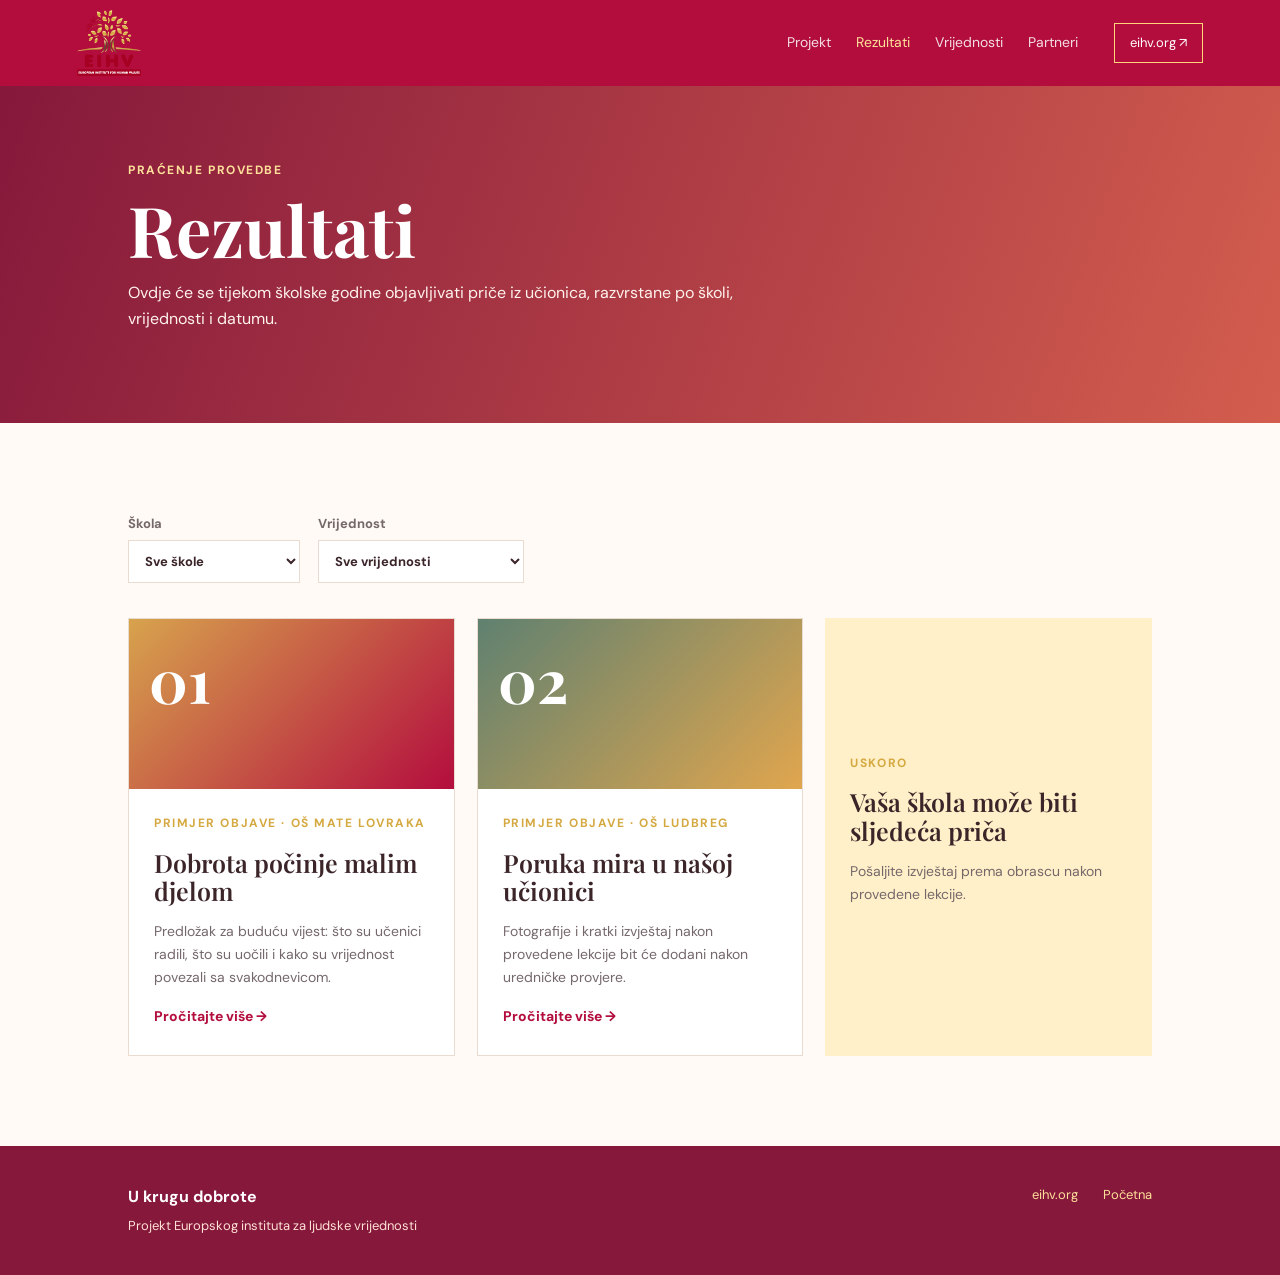
==== results.html @ c1f319a8 "Add files via upload" ====
<!doctype html>
<html lang="hr">
<head><meta charset="utf-8"><meta name="viewport" content="width=device-width, initial-scale=1"><title>Rezultati | U krugu dobrote</title><link rel="stylesheet" href="styles.css"></head>
<body>
  <header class="site-header"><a class="brand" href="index.html"><img src="eihv-logo.png" alt="Europski institut za ljudske vrijednosti - EIHV"></a><nav aria-label="Glavna navigacija"><a href="index.html">Projekt</a><a class="active" href="results.html">Rezultati</a><a href="index.html#vrijednosti">Vrijednosti</a><a href="index.html#partneri">Partneri</a></nav><a class="header-cta" href="https://eihv.org/" target="_blank" rel="noreferrer">eihv.org ↗</a></header>
  <main><section class="page-intro"><p class="eyebrow">Praćenje provedbe</p><h1>Rezultati</h1><p>Ovdje će se tijekom školske godine objavljivati priče iz učionica, razvrstane po školi, vrijednosti i datumu.</p></section><section class="section"><div class="filters" aria-label="Filtriranje rezultata"><label>Škola<select><option>Sve škole</option><option>OŠ Mate Lovraka</option><option>OŠ Ludbreg</option><option>OŠ Ivanec</option></select></label><label>Vrijednost<select><option>Sve vrijednosti</option><option>Ljubav</option><option>Nenasilje</option><option>Ekološka odgovornost</option></select></label></div><div class="story-grid"><article class="story-card"><div class="story-image image-one">01</div><div class="story-body"><p class="eyebrow">Primjer objave · OŠ Mate Lovraka</p><h2>Dobrota počinje malim djelom</h2><p>Predložak za buduću vijest: što su učenici radili, što su uočili i kako su vrijednost povezali sa svakodnevicom.</p><a href="#" class="text-link">Pročitajte više →</a></div></article><article class="story-card"><div class="story-image image-two">02</div><div class="story-body"><p class="eyebrow">Primjer objave · OŠ Ludbreg</p><h2>Poruka mira u našoj učionici</h2><p>Fotografije i kratki izvještaj nakon provedene lekcije bit će dodani nakon uredničke provjere.</p><a href="#" class="text-link">Pročitajte više →</a></div></article><article class="story-card upcoming"><div class="story-body"><p class="eyebrow">Uskoro</p><h2>Vaša škola može biti sljedeća priča</h2><p>Pošaljite izvještaj prema obrascu nakon provedene lekcije.</p></div></article></div></section></main>
  <footer><div><strong>U krugu dobrote</strong><p>Projekt Europskog instituta za ljudske vrijednosti</p></div><div><a href="https://eihv.org/" target="_blank" rel="noreferrer">eihv.org</a><a href="index.html">Početna</a></div></footer>
</body></html>
---- styles.css ----
@import url('https://fonts.googleapis.com/css2?family=DM+Sans:wght@400;500;600;700&family=Playfair+Display:ital,wght@0,600;0,700;1,600;1,700&display=swap');
:root{--ink:#3b2529;--muted:#75686a;--gold:#d5a941;--gold-light:#fff0c9;--wine:#b30d3d;--red:#cc2a4b;--paper:#fffaf5;--line:#eadbd0}*{box-sizing:border-box}body{margin:0;background:var(--paper);color:var(--ink);font:16px/1.65 'DM Sans',Arial,sans-serif}a{color:inherit;text-decoration:none}.site-header{height:86px;background:#b30d3d;color:#fff;display:flex;align-items:center;padding:0 clamp(22px,6vw,88px);gap:36px}.brand{display:flex;align-items:center;margin-right:auto}.brand img{display:block;width:64px;height:66px;object-fit:contain}.site-header nav{display:flex;gap:25px;font-size:14px}.site-header nav a{opacity:.86}.site-header nav a:hover,.site-header nav .active{color:#ffe09a;opacity:1}.header-cta{border:1px solid #ffd47a;color:#fff;padding:8px 15px;font-size:13px}.hero{min-height:570px;background:linear-gradient(110deg,#85183b 0%,#b9294b 54%,#e17a4f 100%);color:#fff;display:flex;align-items:center;padding:70px clamp(22px,10vw,150px);position:relative;overflow:hidden}.hero:after{content:'';position:absolute;inset:0;background:radial-gradient(circle at 82% 37%,#ffe18b66,transparent 23%),linear-gradient(90deg,transparent 40%,#6e123022);pointer-events:none}.hero-copy{max-width:630px;z-index:1}.eyebrow{color:var(--gold);font-size:12px;font-weight:700;letter-spacing:.13em;text-transform:uppercase;margin:0 0 15px}.hero .eyebrow,.page-intro .eyebrow{color:#ffe09a}.hero h1,.page-intro h1{font:700 clamp(54px,8vw,92px)/.97 'Playfair Display',serif;margin:0 0 18px}.hero h1 em{color:#ffe09a;font-style:italic}.lead{font:600 24px 'Playfair Display',serif;margin:0 0 15px}.hero-text{max-width:570px;color:#fff2ed}.hero-actions{display:flex;align-items:center;gap:25px;margin-top:30px}.button{display:inline-block;padding:12px 21px;font-weight:700;font-size:14px}.button-gold{background:#ffd36e;color:#5e1e2c}.button-dark{background:var(--wine);color:#fff}.text-link{color:var(--wine);font-weight:700;font-size:14px}.hero .text-link{color:#fff;border-bottom:1px solid #ffe09a}.hero-art{width:370px;height:370px;border-radius:50%;border:1px solid #ffe09a66;margin-left:auto;z-index:1;position:relative;background:radial-gradient(circle,#ffe18b44 0 20%,transparent 21% 37%,#ffe18b28 38% 39%,transparent 40%)}.sun{position:absolute;inset:125px;text-align:center;padding-top:35px;border-radius:50%;background:#ffd36e;color:#5e1e2c;font:italic 23px 'Playfair Display',serif;box-shadow:0 0 0 16px #ffe18b33}.orbit{position:absolute;border:1px solid #ffe09a88;border-radius:50%;inset:48px;transform:rotate(38deg)}.orbit-two{inset:85px;transform:rotate(-46deg)}.stats{display:grid;grid-template-columns:repeat(4,1fr);background:#fff;box-shadow:0 6px 18px #b30d3d18;padding:28px clamp(22px,10vw,150px);gap:30px}.stats div{display:flex;flex-direction:column;border-left:2px solid var(--red);padding-left:17px}.stats strong{font:700 29px 'Playfair Display',serif;color:var(--wine)}.stats span{color:var(--muted);font-size:13px}.section{padding:90px clamp(22px,10vw,150px)}.two-column{display:grid;grid-template-columns:1fr 1fr;gap:90px}.section h2,.results-promo h2,.funding-section h2{font:600 clamp(31px,4vw,50px)/1.1 'Playfair Display',serif;margin:0}.two-column p{color:var(--muted);margin-top:0}.project-details{background:#fff1db}.summary-text{max-width:950px;color:var(--muted);font-size:18px}.detail-columns{display:grid;grid-template-columns:1fr 1fr;gap:70px;margin-top:40px}.goal-list{margin:0;padding-left:24px;color:var(--muted)}.goal-list li{padding:6px 0}.funding-section{padding:58px clamp(22px,10vw,150px);background:#fff;color:var(--muted)}.funding-section h2{max-width:850px;color:var(--wine);margin-bottom:18px}.funding-section p:last-child{max-width:850px}.values-section{padding:90px clamp(22px,10vw,150px);background:#fff0c9}.section-heading{margin-bottom:32px}.muted{color:var(--muted)}.value-grid{display:grid;grid-template-columns:repeat(5,1fr);gap:12px}.value-card{background:#fff;padding:23px 18px;min-height:120px;display:flex;flex-direction:column;justify-content:space-between;border-bottom:3px solid var(--red)}.value-card b{color:var(--wine);font-size:12px}.value-card span{font:600 20px/1.15 'Playfair Display',serif}.school-grid{display:grid;grid-template-columns:repeat(3,1fr);gap:0;border-top:1px solid var(--line)}.school-grid span{padding:15px 0;border-bottom:1px solid var(--line);color:var(--muted)}.results-promo{margin:0 clamp(22px,10vw,150px) 90px;padding:48px 55px;background:#ffdba1;display:flex;align-items:center;justify-content:space-between;gap:35px}.results-promo p:not(.eyebrow){max-width:650px;color:var(--muted)}footer{background:#85183b;color:#fff;padding:38px clamp(22px,10vw,150px);display:flex;justify-content:space-between;gap:30px}footer p{color:#ffe1d5;margin:5px 0 0;font-size:13px}footer div:last-child{display:flex;gap:25px;color:#ffe09a;font-size:13px}.page-intro{background:linear-gradient(110deg,#85183b,#d35e4e);color:#fff;padding:75px clamp(22px,10vw,150px)}.page-intro h1{font-size:70px;margin-bottom:12px}.page-intro p:last-child{max-width:650px;color:#fff2ed}.filters{display:flex;gap:18px;margin-bottom:35px}.filters label{font-size:13px;color:var(--muted);font-weight:700}.filters select{display:block;margin-top:5px;border:1px solid var(--line);background:#fff;padding:11px 30px 11px 12px;color:var(--ink);font:inherit}.story-grid{display:grid;grid-template-columns:repeat(3,1fr);gap:22px}.story-card{background:#fff;border:1px solid var(--line)}.story-image{height:170px;padding:20px;font:700 60px 'Playfair Display',serif;color:#fff}.image-one{background:linear-gradient(135deg,#d7a34d,#b30d3d)}.image-two{background:linear-gradient(135deg,#5f8170,#e0a64e)}.story-body{padding:25px}.story-body h2{font:600 25px/1.15 'Playfair Display',serif;margin:8px 0 12px}.story-body p:not(.eyebrow){color:var(--muted);font-size:14px}.upcoming{display:flex;align-items:center;background:#fff0c9;border:0}@media(max-width:850px){.site-header{height:auto;padding:18px 22px;flex-wrap:wrap}.site-header nav{order:3;width:100%;overflow:auto;padding-top:8px}.header-cta{display:none}.hero{padding:65px 22px;min-height:620px}.hero-art{position:absolute;right:-120px;bottom:-40px;opacity:.55;width:320px;height:320px}.stats{grid-template-columns:repeat(2,1fr);padding:25px 22px}.section,.values-section{padding:65px 22px}.two-column,.detail-columns{grid-template-columns:1fr;gap:25px}.value-grid{grid-template-columns:repeat(2,1fr)}.school-grid{grid-template-columns:1fr}.results-promo{margin:0 22px 65px;padding:30px;display:block}.results-promo .button{margin-top:15px}.story-grid{grid-template-columns:1fr}.filters{flex-direction:column}}
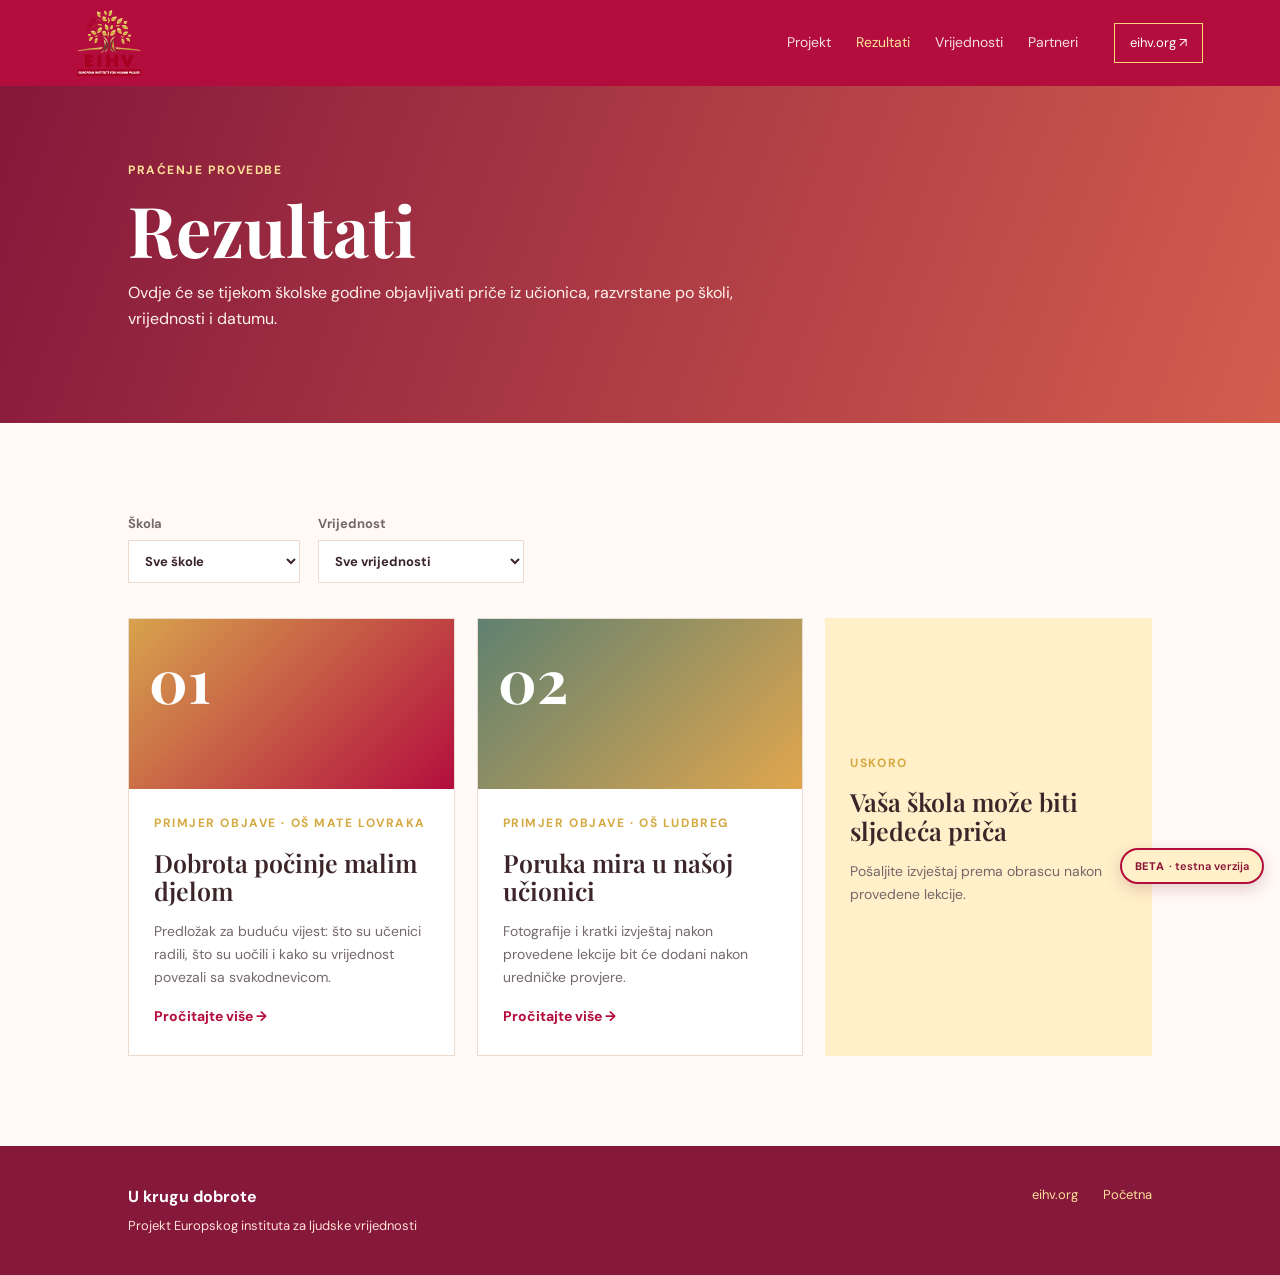
==== commit b3e4b8a5: "Add files via upload" ====
--- a/results.html
+++ b/results.html
@@ -2,6 +2,7 @@
 <html lang="hr">
 <head><meta charset="utf-8"><meta name="viewport" content="width=device-width, initial-scale=1"><title>Rezultati | U krugu dobrote</title><link rel="stylesheet" href="styles.css"></head>
 <body>
+  <div class="beta-watermark" aria-label="Beta testna verzija">BETA <span>· testna verzija</span></div>
   <header class="site-header"><a class="brand" href="index.html"><img src="eihv-logo.png" alt="Europski institut za ljudske vrijednosti - EIHV"></a><nav aria-label="Glavna navigacija"><a href="index.html">Projekt</a><a class="active" href="results.html">Rezultati</a><a href="index.html#vrijednosti">Vrijednosti</a><a href="index.html#partneri">Partneri</a></nav><a class="header-cta" href="https://eihv.org/" target="_blank" rel="noreferrer">eihv.org ↗</a></header>
   <main><section class="page-intro"><p class="eyebrow">Praćenje provedbe</p><h1>Rezultati</h1><p>Ovdje će se tijekom školske godine objavljivati priče iz učionica, razvrstane po školi, vrijednosti i datumu.</p></section><section class="section"><div class="filters" aria-label="Filtriranje rezultata"><label>Škola<select><option>Sve škole</option><option>OŠ Mate Lovraka</option><option>OŠ Ludbreg</option><option>OŠ Ivanec</option></select></label><label>Vrijednost<select><option>Sve vrijednosti</option><option>Ljubav</option><option>Nenasilje</option><option>Ekološka odgovornost</option></select></label></div><div class="story-grid"><article class="story-card"><div class="story-image image-one">01</div><div class="story-body"><p class="eyebrow">Primjer objave · OŠ Mate Lovraka</p><h2>Dobrota počinje malim djelom</h2><p>Predložak za buduću vijest: što su učenici radili, što su uočili i kako su vrijednost povezali sa svakodnevicom.</p><a href="#" class="text-link">Pročitajte više →</a></div></article><article class="story-card"><div class="story-image image-two">02</div><div class="story-body"><p class="eyebrow">Primjer objave · OŠ Ludbreg</p><h2>Poruka mira u našoj učionici</h2><p>Fotografije i kratki izvještaj nakon provedene lekcije bit će dodani nakon uredničke provjere.</p><a href="#" class="text-link">Pročitajte više →</a></div></article><article class="story-card upcoming"><div class="story-body"><p class="eyebrow">Uskoro</p><h2>Vaša škola može biti sljedeća priča</h2><p>Pošaljite izvještaj prema obrascu nakon provedene lekcije.</p></div></article></div></section></main>
   <footer><div><strong>U krugu dobrote</strong><p>Projekt Europskog instituta za ljudske vrijednosti</p></div><div><a href="https://eihv.org/" target="_blank" rel="noreferrer">eihv.org</a><a href="index.html">Početna</a></div></footer>
--- a/styles.css
+++ b/styles.css
@@ -1,2 +1,2 @@
 @import url('https://fonts.googleapis.com/css2?family=DM+Sans:wght@400;500;600;700&family=Playfair+Display:ital,wght@0,600;0,700;1,600;1,700&display=swap');
-:root{--ink:#3b2529;--muted:#75686a;--gold:#d5a941;--gold-light:#fff0c9;--wine:#b30d3d;--red:#cc2a4b;--paper:#fffaf5;--line:#eadbd0}*{box-sizing:border-box}body{margin:0;background:var(--paper);color:var(--ink);font:16px/1.65 'DM Sans',Arial,sans-serif}a{color:inherit;text-decoration:none}.site-header{height:86px;background:#b30d3d;color:#fff;display:flex;align-items:center;padding:0 clamp(22px,6vw,88px);gap:36px}.brand{display:flex;align-items:center;margin-right:auto}.brand img{display:block;width:64px;height:66px;object-fit:contain}.site-header nav{display:flex;gap:25px;font-size:14px}.site-header nav a{opacity:.86}.site-header nav a:hover,.site-header nav .active{color:#ffe09a;opacity:1}.header-cta{border:1px solid #ffd47a;color:#fff;padding:8px 15px;font-size:13px}.hero{min-height:570px;background:linear-gradient(110deg,#85183b 0%,#b9294b 54%,#e17a4f 100%);color:#fff;display:flex;align-items:center;padding:70px clamp(22px,10vw,150px);position:relative;overflow:hidden}.hero:after{content:'';position:absolute;inset:0;background:radial-gradient(circle at 82% 37%,#ffe18b66,transparent 23%),linear-gradient(90deg,transparent 40%,#6e123022);pointer-events:none}.hero-copy{max-width:630px;z-index:1}.eyebrow{color:var(--gold);font-size:12px;font-weight:700;letter-spacing:.13em;text-transform:uppercase;margin:0 0 15px}.hero .eyebrow,.page-intro .eyebrow{color:#ffe09a}.hero h1,.page-intro h1{font:700 clamp(54px,8vw,92px)/.97 'Playfair Display',serif;margin:0 0 18px}.hero h1 em{color:#ffe09a;font-style:italic}.lead{font:600 24px 'Playfair Display',serif;margin:0 0 15px}.hero-text{max-width:570px;color:#fff2ed}.hero-actions{display:flex;align-items:center;gap:25px;margin-top:30px}.button{display:inline-block;padding:12px 21px;font-weight:700;font-size:14px}.button-gold{background:#ffd36e;color:#5e1e2c}.button-dark{background:var(--wine);color:#fff}.text-link{color:var(--wine);font-weight:700;font-size:14px}.hero .text-link{color:#fff;border-bottom:1px solid #ffe09a}.hero-art{width:370px;height:370px;border-radius:50%;border:1px solid #ffe09a66;margin-left:auto;z-index:1;position:relative;background:radial-gradient(circle,#ffe18b44 0 20%,transparent 21% 37%,#ffe18b28 38% 39%,transparent 40%)}.sun{position:absolute;inset:125px;text-align:center;padding-top:35px;border-radius:50%;background:#ffd36e;color:#5e1e2c;font:italic 23px 'Playfair Display',serif;box-shadow:0 0 0 16px #ffe18b33}.orbit{position:absolute;border:1px solid #ffe09a88;border-radius:50%;inset:48px;transform:rotate(38deg)}.orbit-two{inset:85px;transform:rotate(-46deg)}.stats{display:grid;grid-template-columns:repeat(4,1fr);background:#fff;box-shadow:0 6px 18px #b30d3d18;padding:28px clamp(22px,10vw,150px);gap:30px}.stats div{display:flex;flex-direction:column;border-left:2px solid var(--red);padding-left:17px}.stats strong{font:700 29px 'Playfair Display',serif;color:var(--wine)}.stats span{color:var(--muted);font-size:13px}.section{padding:90px clamp(22px,10vw,150px)}.two-column{display:grid;grid-template-columns:1fr 1fr;gap:90px}.section h2,.results-promo h2,.funding-section h2{font:600 clamp(31px,4vw,50px)/1.1 'Playfair Display',serif;margin:0}.two-column p{color:var(--muted);margin-top:0}.project-details{background:#fff1db}.summary-text{max-width:950px;color:var(--muted);font-size:18px}.detail-columns{display:grid;grid-template-columns:1fr 1fr;gap:70px;margin-top:40px}.goal-list{margin:0;padding-left:24px;color:var(--muted)}.goal-list li{padding:6px 0}.funding-section{padding:58px clamp(22px,10vw,150px);background:#fff;color:var(--muted)}.funding-section h2{max-width:850px;color:var(--wine);margin-bottom:18px}.funding-section p:last-child{max-width:850px}.values-section{padding:90px clamp(22px,10vw,150px);background:#fff0c9}.section-heading{margin-bottom:32px}.muted{color:var(--muted)}.value-grid{display:grid;grid-template-columns:repeat(5,1fr);gap:12px}.value-card{background:#fff;padding:23px 18px;min-height:120px;display:flex;flex-direction:column;justify-content:space-between;border-bottom:3px solid var(--red)}.value-card b{color:var(--wine);font-size:12px}.value-card span{font:600 20px/1.15 'Playfair Display',serif}.school-grid{display:grid;grid-template-columns:repeat(3,1fr);gap:0;border-top:1px solid var(--line)}.school-grid span{padding:15px 0;border-bottom:1px solid var(--line);color:var(--muted)}.results-promo{margin:0 clamp(22px,10vw,150px) 90px;padding:48px 55px;background:#ffdba1;display:flex;align-items:center;justify-content:space-between;gap:35px}.results-promo p:not(.eyebrow){max-width:650px;color:var(--muted)}footer{background:#85183b;color:#fff;padding:38px clamp(22px,10vw,150px);display:flex;justify-content:space-between;gap:30px}footer p{color:#ffe1d5;margin:5px 0 0;font-size:13px}footer div:last-child{display:flex;gap:25px;color:#ffe09a;font-size:13px}.page-intro{background:linear-gradient(110deg,#85183b,#d35e4e);color:#fff;padding:75px clamp(22px,10vw,150px)}.page-intro h1{font-size:70px;margin-bottom:12px}.page-intro p:last-child{max-width:650px;color:#fff2ed}.filters{display:flex;gap:18px;margin-bottom:35px}.filters label{font-size:13px;color:var(--muted);font-weight:700}.filters select{display:block;margin-top:5px;border:1px solid var(--line);background:#fff;padding:11px 30px 11px 12px;color:var(--ink);font:inherit}.story-grid{display:grid;grid-template-columns:repeat(3,1fr);gap:22px}.story-card{background:#fff;border:1px solid var(--line)}.story-image{height:170px;padding:20px;font:700 60px 'Playfair Display',serif;color:#fff}.image-one{background:linear-gradient(135deg,#d7a34d,#b30d3d)}.image-two{background:linear-gradient(135deg,#5f8170,#e0a64e)}.story-body{padding:25px}.story-body h2{font:600 25px/1.15 'Playfair Display',serif;margin:8px 0 12px}.story-body p:not(.eyebrow){color:var(--muted);font-size:14px}.upcoming{display:flex;align-items:center;background:#fff0c9;border:0}@media(max-width:850px){.site-header{height:auto;padding:18px 22px;flex-wrap:wrap}.site-header nav{order:3;width:100%;overflow:auto;padding-top:8px}.header-cta{display:none}.hero{padding:65px 22px;min-height:620px}.hero-art{position:absolute;right:-120px;bottom:-40px;opacity:.55;width:320px;height:320px}.stats{grid-template-columns:repeat(2,1fr);padding:25px 22px}.section,.values-section{padding:65px 22px}.two-column,.detail-columns{grid-template-columns:1fr;gap:25px}.value-grid{grid-template-columns:repeat(2,1fr)}.school-grid{grid-template-columns:1fr}.results-promo{margin:0 22px 65px;padding:30px;display:block}.results-promo .button{margin-top:15px}.story-grid{grid-template-columns:1fr}.filters{flex-direction:column}}
+:root{--ink:#3b2529;--muted:#75686a;--gold:#d5a941;--gold-light:#fff0c9;--wine:#b30d3d;--red:#cc2a4b;--paper:#fffaf5;--line:#eadbd0}*{box-sizing:border-box}body{margin:0;background:var(--paper);color:var(--ink);font:16px/1.65 'DM Sans',Arial,sans-serif}a{color:inherit;text-decoration:none}.beta-watermark{position:fixed;right:16px;bottom:16px;z-index:20;background:#fff0c9;color:#8a1235;border:2px solid #b30d3d;border-radius:999px;padding:7px 13px;font-size:11px;font-weight:800;letter-spacing:.08em;text-transform:uppercase;box-shadow:0 5px 16px #7d143633}.beta-watermark span{font-weight:600;letter-spacing:0;text-transform:none}.site-header{height:86px;background:#b30d3d;color:#fff;display:flex;align-items:center;padding:0 clamp(22px,6vw,88px);gap:36px}.brand{display:flex;align-items:center;margin-right:auto}.brand img{display:block;width:64px;height:66px;object-fit:contain}.site-header nav{display:flex;gap:25px;font-size:14px}.site-header nav a{opacity:.86}.site-header nav a:hover,.site-header nav .active{color:#ffe09a;opacity:1}.header-cta{border:1px solid #ffd47a;color:#fff;padding:8px 15px;font-size:13px}.hero{min-height:570px;background:linear-gradient(110deg,#85183b 0%,#b9294b 54%,#e17a4f 100%);color:#fff;display:flex;align-items:center;padding:70px clamp(22px,10vw,150px);position:relative;overflow:hidden}.hero:after{content:'';position:absolute;inset:0;background:radial-gradient(circle at 82% 37%,#ffe18b66,transparent 23%),linear-gradient(90deg,transparent 40%,#6e123022);pointer-events:none}.hero-copy{max-width:630px;z-index:1}.eyebrow{color:var(--gold);font-size:12px;font-weight:700;letter-spacing:.13em;text-transform:uppercase;margin:0 0 15px}.hero .eyebrow,.page-intro .eyebrow{color:#ffe09a}.hero h1,.page-intro h1{font:700 clamp(54px,8vw,92px)/.97 'Playfair Display',serif;margin:0 0 18px}.hero h1 em{color:#ffe09a;font-style:italic}.lead{font:600 24px 'Playfair Display',serif;margin:0 0 15px}.hero-text{max-width:570px;color:#fff2ed}.hero-actions{display:flex;align-items:center;gap:25px;margin-top:30px}.button{display:inline-block;padding:12px 21px;font-weight:700;font-size:14px}.button-gold{background:#ffd36e;color:#5e1e2c}.button-dark{background:var(--wine);color:#fff}.text-link{color:var(--wine);font-weight:700;font-size:14px}.hero .text-link{color:#fff;border-bottom:1px solid #ffe09a}.hero-art{width:370px;height:370px;border-radius:50%;border:1px solid #ffe09a66;margin-left:auto;z-index:1;position:relative;background:radial-gradient(circle,#ffe18b44 0 20%,transparent 21% 37%,#ffe18b28 38% 39%,transparent 40%)}.sun{position:absolute;inset:125px;text-align:center;padding-top:35px;border-radius:50%;background:#ffd36e;color:#5e1e2c;font:italic 23px 'Playfair Display',serif;box-shadow:0 0 0 16px #ffe18b33}.orbit{position:absolute;border:1px solid #ffe09a88;border-radius:50%;inset:48px;transform:rotate(38deg)}.orbit-two{inset:85px;transform:rotate(-46deg)}.stats{display:grid;grid-template-columns:repeat(4,1fr);background:#fff;box-shadow:0 6px 18px #b30d3d18;padding:28px clamp(22px,10vw,150px);gap:30px}.stats div{display:flex;flex-direction:column;border-left:2px solid var(--red);padding-left:17px}.stats strong{font:700 29px 'Playfair Display',serif;color:var(--wine)}.stats span{color:var(--muted);font-size:13px}.section{padding:90px clamp(22px,10vw,150px)}.two-column{display:grid;grid-template-columns:1fr 1fr;gap:90px}.section h2,.results-promo h2,.funding-section h2{font:600 clamp(31px,4vw,50px)/1.1 'Playfair Display',serif;margin:0}.two-column p{color:var(--muted);margin-top:0}.project-details{background:#fff1db}.summary-text{max-width:950px;color:var(--muted);font-size:18px}.detail-columns{display:grid;grid-template-columns:1fr 1fr;gap:70px;margin-top:40px}.goal-list{margin:0;padding-left:24px;color:var(--muted)}.goal-list li{padding:6px 0}.funding-section{padding:58px clamp(22px,10vw,150px);background:#fff;color:var(--muted)}.funding-section h2{max-width:850px;color:var(--wine);margin-bottom:18px}.funding-section p:last-child{max-width:850px}.values-section{padding:90px clamp(22px,10vw,150px);background:#fff0c9}.section-heading{margin-bottom:32px}.muted{color:var(--muted)}.value-grid{display:grid;grid-template-columns:repeat(5,1fr);gap:12px}.value-card{background:#fff;padding:23px 18px;min-height:120px;display:flex;flex-direction:column;justify-content:space-between;border-bottom:3px solid var(--red)}.value-card b{color:var(--wine);font-size:12px}.value-card span{font:600 20px/1.15 'Playfair Display',serif}.school-grid{display:grid;grid-template-columns:repeat(3,1fr);gap:0;border-top:1px solid var(--line)}.school-grid span{padding:15px 0;border-bottom:1px solid var(--line);color:var(--muted)}.results-promo{margin:0 clamp(22px,10vw,150px) 90px;padding:48px 55px;background:#ffdba1;display:flex;align-items:center;justify-content:space-between;gap:35px}.results-promo p:not(.eyebrow){max-width:650px;color:var(--muted)}footer{background:#85183b;color:#fff;padding:38px clamp(22px,10vw,150px);display:flex;justify-content:space-between;gap:30px}footer p{color:#ffe1d5;margin:5px 0 0;font-size:13px}footer div:last-child{display:flex;gap:25px;color:#ffe09a;font-size:13px}.page-intro{background:linear-gradient(110deg,#85183b,#d35e4e);color:#fff;padding:75px clamp(22px,10vw,150px)}.page-intro h1{font-size:70px;margin-bottom:12px}.page-intro p:last-child{max-width:650px;color:#fff2ed}.filters{display:flex;gap:18px;margin-bottom:35px}.filters label{font-size:13px;color:var(--muted);font-weight:700}.filters select{display:block;margin-top:5px;border:1px solid var(--line);background:#fff;padding:11px 30px 11px 12px;color:var(--ink);font:inherit}.story-grid{display:grid;grid-template-columns:repeat(3,1fr);gap:22px}.story-card{background:#fff;border:1px solid var(--line)}.story-image{height:170px;padding:20px;font:700 60px 'Playfair Display',serif;color:#fff}.image-one{background:linear-gradient(135deg,#d7a34d,#b30d3d)}.image-two{background:linear-gradient(135deg,#5f8170,#e0a64e)}.story-body{padding:25px}.story-body h2{font:600 25px/1.15 'Playfair Display',serif;margin:8px 0 12px}.story-body p:not(.eyebrow){color:var(--muted);font-size:14px}.upcoming{display:flex;align-items:center;background:#fff0c9;border:0}@media(max-width:850px){.site-header{height:auto;padding:18px 22px;flex-wrap:wrap}.site-header nav{order:3;width:100%;overflow:auto;padding-top:8px}.header-cta{display:none}.hero{padding:65px 22px;min-height:620px}.hero-art{position:absolute;right:-120px;bottom:-40px;opacity:.55;width:320px;height:320px}.stats{grid-template-columns:repeat(2,1fr);padding:25px 22px}.section,.values-section{padding:65px 22px}.two-column,.detail-columns{grid-template-columns:1fr;gap:25px}.value-grid{grid-template-columns:repeat(2,1fr)}.school-grid{grid-template-columns:1fr}.results-promo{margin:0 22px 65px;padding:30px;display:block}.results-promo .button{margin-top:15px}.story-grid{grid-template-columns:1fr}.filters{flex-direction:column}.beta-watermark{right:10px;bottom:10px;padding:6px 10px;font-size:10px}}
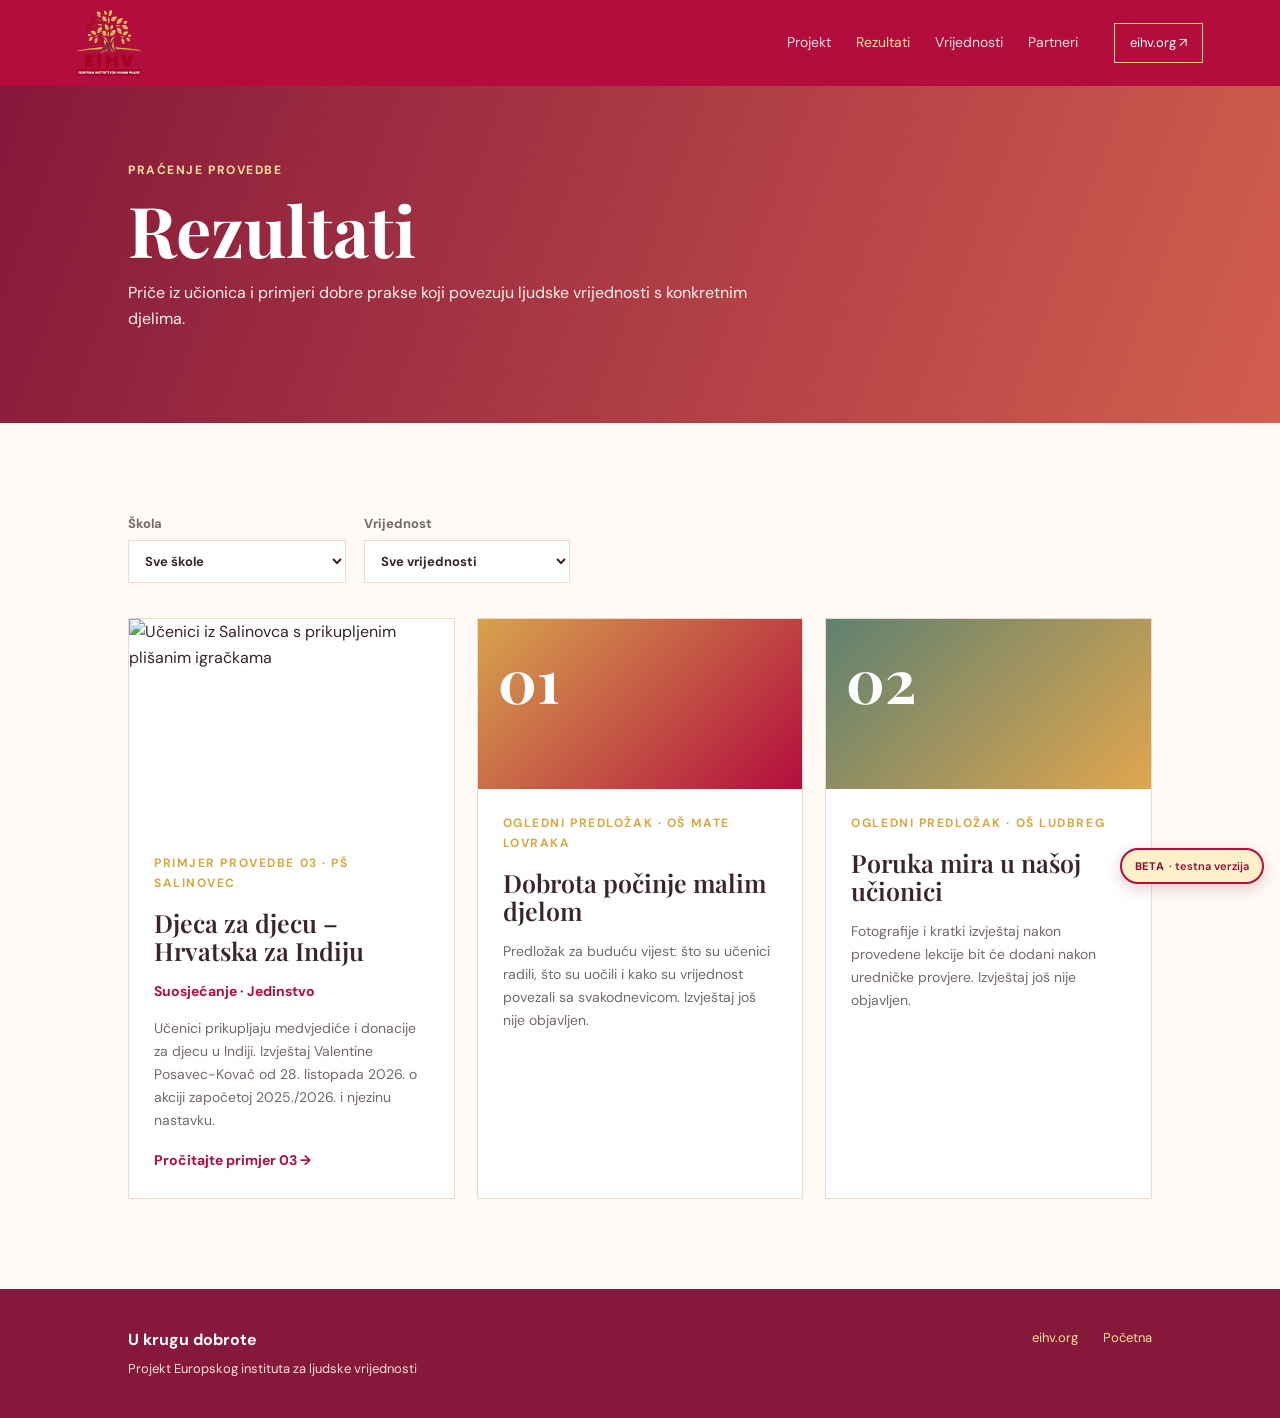
==== commit 3cea3071: "Add files via upload" ====
--- a/results.html
+++ b/results.html
@@ -1,9 +1,20 @@
 <!doctype html>
 <html lang="hr">
-<head><meta charset="utf-8"><meta name="viewport" content="width=device-width, initial-scale=1"><title>Rezultati | U krugu dobrote</title><link rel="stylesheet" href="styles.css"></head>
+<head><meta charset="utf-8"><meta name="viewport" content="width=device-width, initial-scale=1"><meta name="description" content="Primjeri provedbe i rezultati projekta U krugu dobrote."><title>Rezultati | U krugu dobrote</title><link rel="stylesheet" href="styles.css"><link rel="stylesheet" href="primjer-03.css"><script src="results.js" defer></script></head>
 <body>
   <div class="beta-watermark" aria-label="Beta testna verzija">BETA <span>· testna verzija</span></div>
-  <header class="site-header"><a class="brand" href="index.html"><img src="eihv-logo.png" alt="Europski institut za ljudske vrijednosti - EIHV"></a><nav aria-label="Glavna navigacija"><a href="index.html">Projekt</a><a class="active" href="results.html">Rezultati</a><a href="index.html#vrijednosti">Vrijednosti</a><a href="index.html#partneri">Partneri</a></nav><a class="header-cta" href="https://eihv.org/" target="_blank" rel="noreferrer">eihv.org ↗</a></header>
-  <main><section class="page-intro"><p class="eyebrow">Praćenje provedbe</p><h1>Rezultati</h1><p>Ovdje će se tijekom školske godine objavljivati priče iz učionica, razvrstane po školi, vrijednosti i datumu.</p></section><section class="section"><div class="filters" aria-label="Filtriranje rezultata"><label>Škola<select><option>Sve škole</option><option>OŠ Mate Lovraka</option><option>OŠ Ludbreg</option><option>OŠ Ivanec</option></select></label><label>Vrijednost<select><option>Sve vrijednosti</option><option>Ljubav</option><option>Nenasilje</option><option>Ekološka odgovornost</option></select></label></div><div class="story-grid"><article class="story-card"><div class="story-image image-one">01</div><div class="story-body"><p class="eyebrow">Primjer objave · OŠ Mate Lovraka</p><h2>Dobrota počinje malim djelom</h2><p>Predložak za buduću vijest: što su učenici radili, što su uočili i kako su vrijednost povezali sa svakodnevicom.</p><a href="#" class="text-link">Pročitajte više →</a></div></article><article class="story-card"><div class="story-image image-two">02</div><div class="story-body"><p class="eyebrow">Primjer objave · OŠ Ludbreg</p><h2>Poruka mira u našoj učionici</h2><p>Fotografije i kratki izvještaj nakon provedene lekcije bit će dodani nakon uredničke provjere.</p><a href="#" class="text-link">Pročitajte više →</a></div></article><article class="story-card upcoming"><div class="story-body"><p class="eyebrow">Uskoro</p><h2>Vaša škola može biti sljedeća priča</h2><p>Pošaljite izvještaj prema obrascu nakon provedene lekcije.</p></div></article></div></section></main>
+  <header class="site-header"><a class="brand" href="index.html" aria-label="U krugu dobrote – početna"><img src="eihv-logo.png" alt="Europski institut za ljudske vrijednosti - EIHV"></a><nav aria-label="Glavna navigacija"><a href="index.html">Projekt</a><a class="active" href="results.html" aria-current="page">Rezultati</a><a href="index.html#vrijednosti">Vrijednosti</a><a href="index.html#partneri">Partneri</a></nav><a class="header-cta" href="https://eihv.org/" target="_blank" rel="noreferrer">eihv.org ↗</a></header>
+  <main>
+    <section class="page-intro"><p class="eyebrow">Praćenje provedbe</p><h1>Rezultati</h1><p>Priče iz učionica i primjeri dobre prakse koji povezuju ljudske vrijednosti s konkretnim djelima.</p></section>
+    <section class="section">
+      <div class="filters" aria-label="Filtriranje rezultata"><label>Škola<select id="school-filter"><option value="">Sve škole</option><option value="lovrak">OŠ Mate Lovraka</option><option value="ludbreg">OŠ Ludbreg</option><option value="ivanec">OŠ Ivanec · PŠ Salinovec</option></select></label><label>Vrijednost<select id="value-filter"><option value="">Sve vrijednosti</option><option value="ljubav">Ljubav</option><option value="mir">Mir</option><option value="nenasilje">Nenasilje</option><option value="ekologija">Ekološka odgovornost</option><option value="suosjecanje">Suosjećanje</option><option value="jedinstvo">Jedinstvo</option></select></label></div>
+      <div class="story-grid">
+        <article class="story-card" data-school="ivanec" data-values="suosjecanje jedinstvo" id="primjer-03"><a href="primjer-03-djeca-za-djecu.html" aria-label="Pročitajte primjer 03: Djeca za djecu – Hrvatska za Indiju"><img class="story-photo" src="assets/primjer-03/slika-2.webp" alt="Učenici iz Salinovca s prikupljenim plišanim igračkama" width="1600" height="1200"></a><div class="story-body"><p class="eyebrow">Primjer provedbe 03 · PŠ Salinovec</p><h2>Djeca za djecu – Hrvatska za Indiju</h2><p class="story-value">Suosjećanje · Jedinstvo</p><p>Učenici prikupljaju medvjediće i donacije za djecu u Indiji. Izvještaj Valentine Posavec-Kovač od 28. listopada 2026. o akciji započetoj 2025./2026. i njezinu nastavku.</p><a href="primjer-03-djeca-za-djecu.html" class="text-link">Pročitajte primjer 03 →</a></div></article>
+        <article class="story-card" data-school="lovrak" data-values="ljubav"><div class="story-image image-one">01</div><div class="story-body"><p class="eyebrow">Ogledni predložak · OŠ Mate Lovraka</p><h2>Dobrota počinje malim djelom</h2><p>Predložak za buduću vijest: što su učenici radili, što su uočili i kako su vrijednost povezali sa svakodnevicom. Izvještaj još nije objavljen.</p></div></article>
+        <article class="story-card" data-school="ludbreg" data-values="mir"><div class="story-image image-two">02</div><div class="story-body"><p class="eyebrow">Ogledni predložak · OŠ Ludbreg</p><h2>Poruka mira u našoj učionici</h2><p>Fotografije i kratki izvještaj nakon provedene lekcije bit će dodani nakon uredničke provjere. Izvještaj još nije objavljen.</p></div></article>
+      </div>
+      <p id="results-empty" class="results-empty" role="status" hidden>Za odabranu školu i vrijednost još nema objava.</p>
+    </section>
+  </main>
   <footer><div><strong>U krugu dobrote</strong><p>Projekt Europskog instituta za ljudske vrijednosti</p></div><div><a href="https://eihv.org/" target="_blank" rel="noreferrer">eihv.org</a><a href="index.html">Početna</a></div></footer>
 </body></html>
--- a/primjer-03.css
+++ b/primjer-03.css
@@ -0,0 +1,3 @@
+.skip-link{position:absolute;left:20px;top:-90px;z-index:50;background:#fff;padding:12px;color:var(--wine)}.skip-link:focus{top:10px}a:focus-visible,select:focus-visible{outline:3px solid #d5a941;outline-offset:5px}.article-breadcrumb{padding:20px clamp(22px,6vw,88px);font-size:13px;color:var(--muted)}.article-breadcrumb a{text-decoration:underline;text-underline-offset:3px}.practice-hero{display:grid;grid-template-columns:1fr 1fr;background:#85183b;color:#fff;align-items:center}.practice-heading{padding:55px 45px 55px clamp(22px,6vw,88px)}.practice-heading .eyebrow{color:#ffe09a}.practice-heading h1{font:600 clamp(40px,4.6vw,68px)/1.07 'Playfair Display',Georgia,serif;margin:0 0 25px}.practice-heading h1 span{display:block;color:#ffe09a;font-size:.55em;margin-top:16px}.practice-lead{font-size:18px;line-height:1.7;max-width:560px}.value-tags{display:flex;gap:9px;flex-wrap:wrap;margin:25px 0}.value-tags span{border:1px solid #ffe09a99;border-radius:30px;color:#ffe09a;padding:5px 15px;font-size:13px;font-weight:700}.practice-byline{font-size:13px;color:#ffe1d5}.practice-cover{margin:0;padding:35px 35px 35px 0}.practice-cover img{display:block;width:100%;height:auto}.practice-cover figcaption{font-size:12px;margin:10px 0;color:#ffe1d5}.practice-facts{display:grid;grid-template-columns:1.2fr 1fr 1fr;gap:30px;padding:35px clamp(22px,6vw,88px);background:#fff0c9}.practice-facts span{display:block;text-transform:uppercase;letter-spacing:.08em;font-size:11px;color:#85183b;font-weight:700;margin-bottom:8px}.practice-facts strong{display:block;line-height:1.5}.practice-facts p{font-size:13px;margin:5px 0;color:var(--muted)}.practice-content{max-width:1120px;margin:auto;padding:0 40px}.practice-section{margin:75px 0}.practice-section h2{font:600 clamp(28px,3.3vw,43px)/1.15 'Playfair Display',Georgia,serif;margin:0 0 25px;max-width:850px}.practice-section p{color:var(--muted)}.opening-copy,.reading-copy{max-width:800px}.period-note{font-size:14px;border-left:3px solid var(--gold);padding-left:20px;margin-top:28px}.practice-split{display:grid;grid-template-columns:.85fr 1.15fr;gap:55px;align-items:center}.practice-content figure{margin:0}.practice-content figure img{display:block;width:100%;height:auto}.practice-content figcaption{font-size:12px;color:var(--muted);margin-top:10px;line-height:1.6}.practice-photo-pair{display:grid;grid-template-columns:1fr 1fr;gap:25px;max-width:800px;margin:35px 0 0}.practice-values{background:#fff0c9;padding:40px}.practice-value-columns{display:grid;grid-template-columns:1fr 1fr;gap:40px}.practice-value-columns h3{font:600 26px 'Playfair Display',Georgia,serif;color:var(--wine);margin:0}.practice-value-columns p{margin-bottom:0}.practice-outcomes{max-width:800px}.practice-outcomes ul{padding-left:23px;color:var(--muted)}.practice-outcomes li{padding:7px 0}.practice-closing{display:grid;grid-template-columns:220px 1fr;gap:45px;align-items:center;border-top:1px solid var(--line);padding-top:50px}.practice-closing img{width:100%;height:auto}.practice-closing blockquote{font:600 clamp(30px,4vw,50px)/1.2 'Playfair Display',Georgia,serif;color:var(--wine);margin:0 0 20px}.practice-source{font-size:12px;color:var(--muted);border-top:1px solid var(--line);padding-top:20px}.practice-back{display:flex;align-items:center;gap:30px;flex-wrap:wrap;padding:30px 0 75px}.practice-feature{display:grid;grid-template-columns:1fr 1fr;gap:45px;align-items:center}.practice-feature img{width:100%;height:auto;display:block}.practice-feature h2{margin-bottom:20px}.practice-feature .value-tags span{border-color:#b30d3d55;color:var(--wine)}.story-photo{width:100%;height:210px;object-fit:cover;display:block}.story-value{color:var(--wine)!important;font-weight:700}.results-empty{color:var(--muted)}[hidden]{display:none!important}
+@media(max-width:850px){.practice-hero{grid-template-columns:1fr}.practice-heading{padding:38px 22px 15px}.practice-cover{padding:0 22px 25px}.practice-facts{grid-template-columns:1fr;gap:22px;padding:28px 22px}.practice-content{padding:0 22px}.practice-section{margin:50px 0}.practice-split,.practice-value-columns,.practice-feature{grid-template-columns:1fr;gap:25px}.practice-split figure{max-width:440px}.practice-values{padding:28px 22px}.practice-closing{grid-template-columns:130px 1fr;gap:22px}.practice-closing blockquote{font-size:29px}.practice-closing p{font-size:14px}.practice-photo-pair{gap:15px}.practice-back{gap:20px;padding-bottom:65px}}
+@media(max-width:480px){.practice-photo-pair{grid-template-columns:1fr}.practice-closing{grid-template-columns:1fr}.practice-closing img{max-width:190px}.practice-heading h1{font-size:43px}.practice-back{align-items:flex-start;flex-direction:column}}
